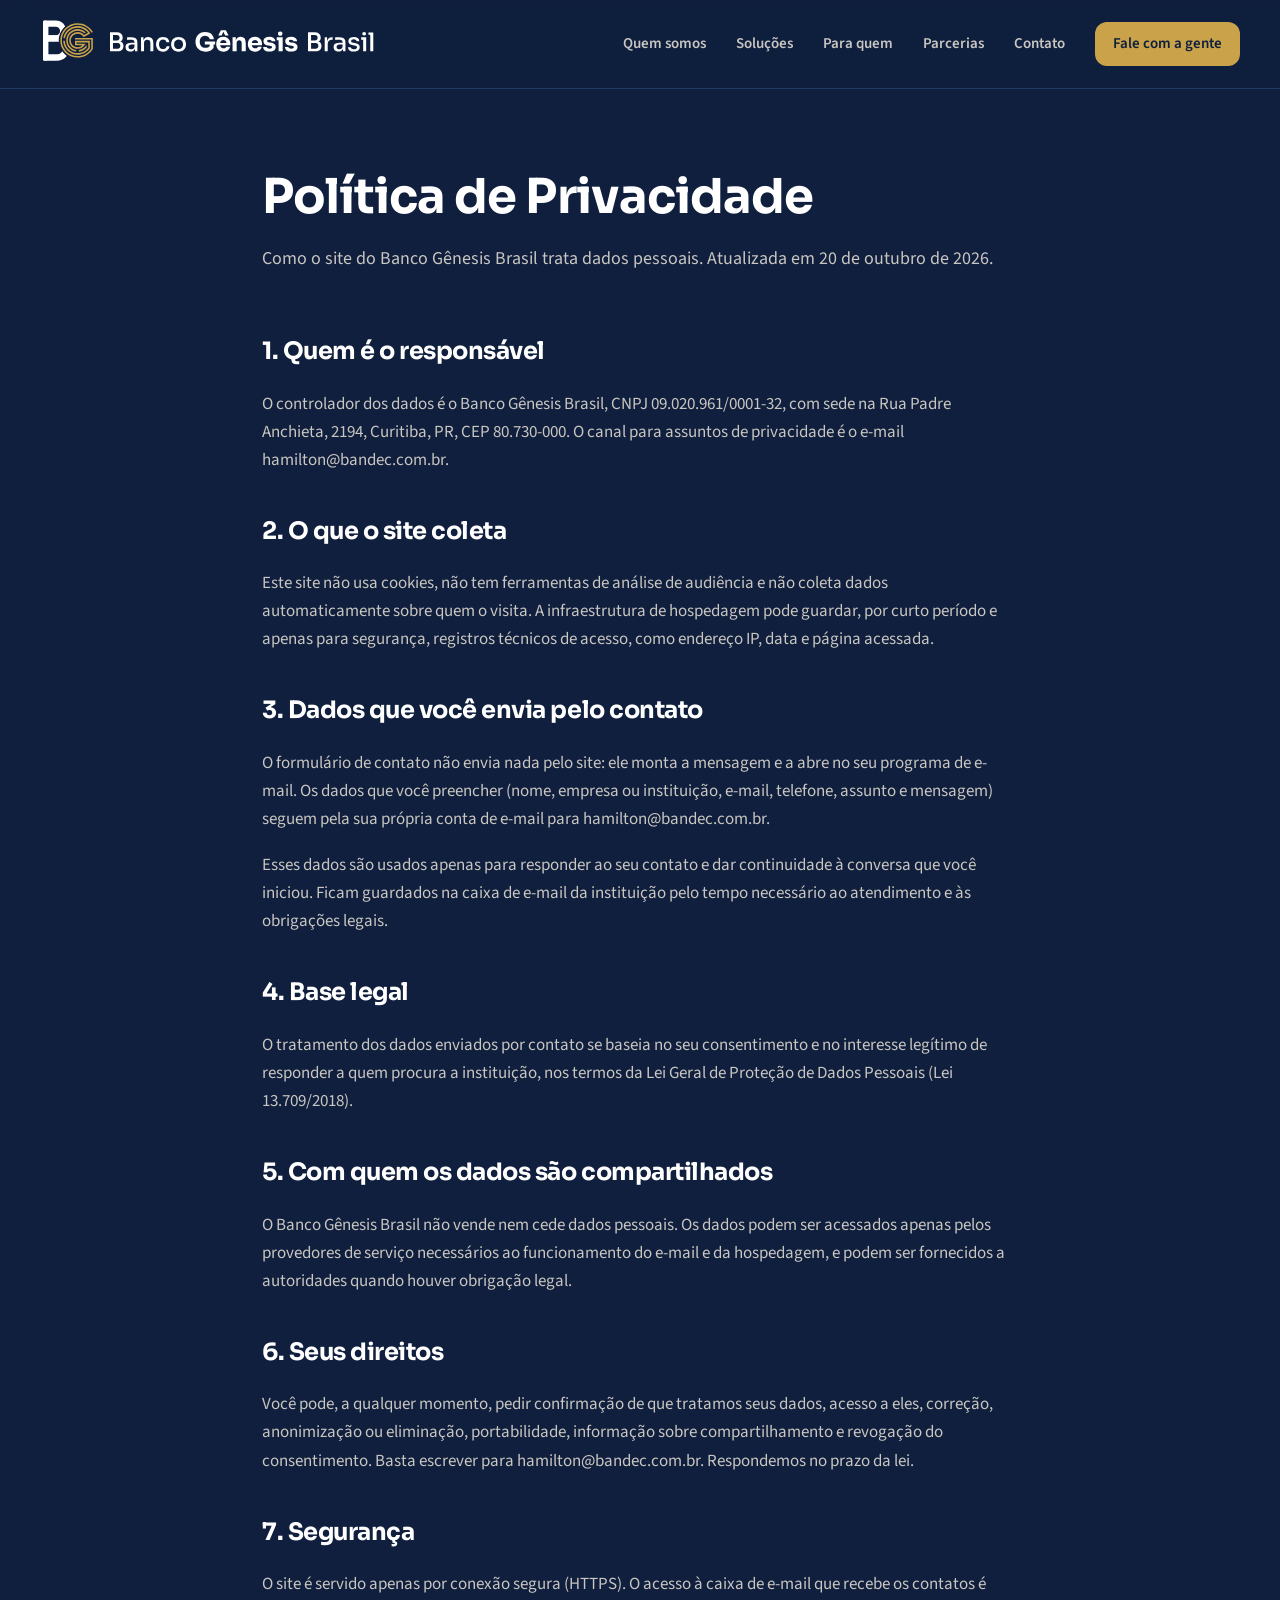
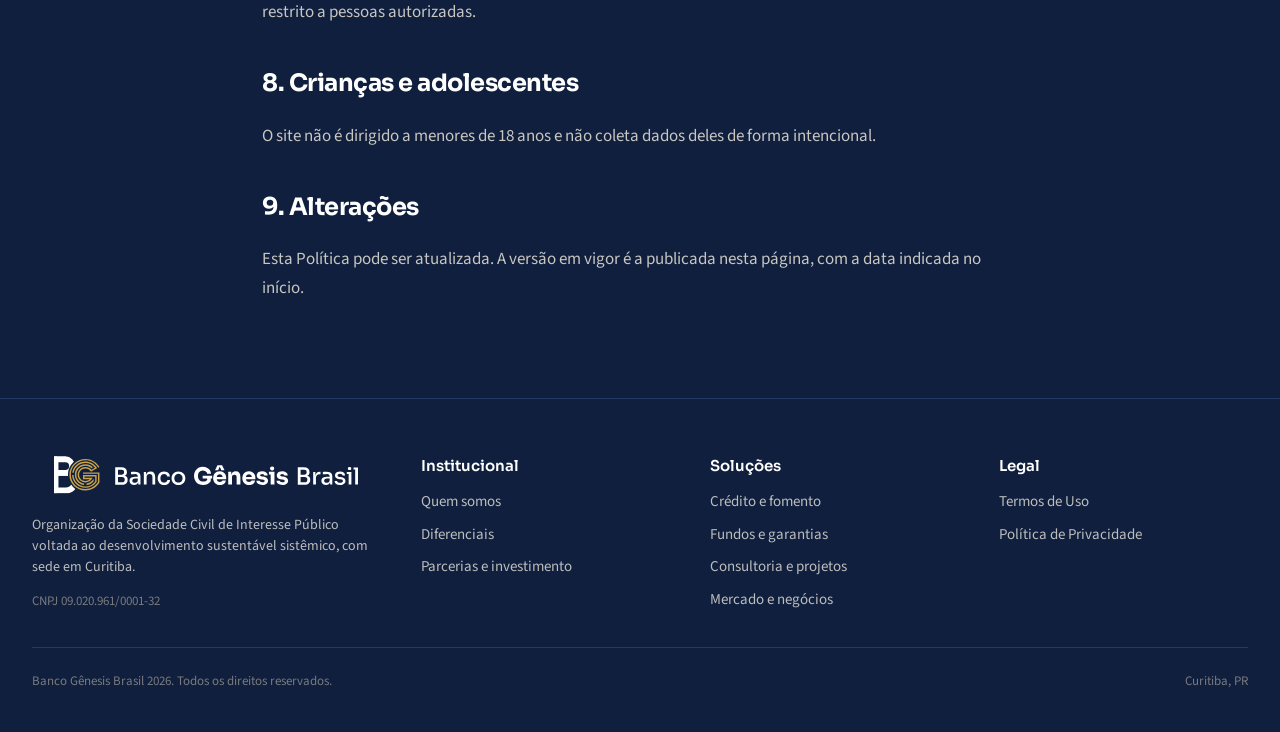
==== politica-de-privacidade.html @ a3abdd9e "Termos de Uso e Política de Privacidade do site institucional Textos novos, para o que o site faz de" ====
<!doctype html>
<html lang="pt-BR">
<head>
<meta charset="utf-8">
<meta name="viewport" content="width=device-width, initial-scale=1">
<title>Política de Privacidade, Banco Gênesis Brasil</title>
<meta name="description" content="Política de Privacidade do site do Banco Gênesis Brasil.">
<meta name="theme-color" content="#0f1f3d">
<link rel="icon" href="assets/img/favicon.svg" type="image/svg+xml">
<link rel="icon" href="assets/img/favicon-32.png" sizes="32x32" type="image/png">
<link rel="apple-touch-icon" href="assets/img/apple-touch-icon.png">
<link rel="preconnect" href="https://fonts.googleapis.com">
<link rel="preconnect" href="https://fonts.gstatic.com" crossorigin>
<link rel="stylesheet" href="https://fonts.googleapis.com/css2?family=Sora:wght@500;600;700&family=Source+Sans+3:wght@400;600;700&display=swap">
<link rel="stylesheet" href="assets/styles.css">
<meta property="og:title" content="Política de Privacidade, Banco Gênesis Brasil">
<meta property="og:description" content="Política de Privacidade do site do Banco Gênesis Brasil.">
<meta property="og:type" content="website">
<meta property="og:image" content="assets/img/abertura.jpg">
</head>
<body>
<header class="topo">
  <div class="container">
    <a class="marca" href="index.html"><img src="assets/img/marca-horizontal.svg" alt="Banco Gênesis Brasil" width="1320" height="195"></a>
    <button class="menu-botao" type="button" aria-label="Abrir menu" aria-expanded="false" aria-controls="menu"><svg aria-hidden="true" width="20" height="20" viewBox="0 0 24 24" fill="none" stroke="currentColor" stroke-width="2" stroke-linecap="round" stroke-linejoin="round"><path d="M4 7h16M4 12h16M4 17h16"/></svg></button>
    <nav class="menu" id="menu" aria-label="Principal">
      <a href="index.html#quem-somos">Quem somos</a>
      <a href="index.html#solucoes">Soluções</a>
      <a href="index.html#para-quem">Para quem</a>
      <a href="index.html#parcerias">Parcerias</a>
      <a href="index.html#contato">Contato</a>
      <a class="botao botao-laranja" href="index.html#contato">Fale com a gente</a>
    </nav>
  </div>
</header>

<main class="pagina-texto">
  <div class="container">
<h1>Política de Privacidade</h1>
<p class="resumo">Como o site do Banco Gênesis Brasil trata dados pessoais. Atualizada em 20 de outubro de 2026.</p>
<div class="corpo">
<h2>1. Quem é o responsável</h2>
<p>O controlador dos dados é o Banco Gênesis Brasil, CNPJ 09.020.961/0001-32, com sede na Rua Padre Anchieta, 2194, Curitiba, PR, CEP 80.730-000. O canal para assuntos de privacidade é o e-mail hamilton@bandec.com.br.</p>
<h2>2. O que o site coleta</h2>
<p>Este site não usa cookies, não tem ferramentas de análise de audiência e não coleta dados automaticamente sobre quem o visita. A infraestrutura de hospedagem pode guardar, por curto período e apenas para segurança, registros técnicos de acesso, como endereço IP, data e página acessada.</p>
<h2>3. Dados que você envia pelo contato</h2>
<p>O formulário de contato não envia nada pelo site: ele monta a mensagem e a abre no seu programa de e-mail. Os dados que você preencher (nome, empresa ou instituição, e-mail, telefone, assunto e mensagem) seguem pela sua própria conta de e-mail para hamilton@bandec.com.br.</p>
<p>Esses dados são usados apenas para responder ao seu contato e dar continuidade à conversa que você iniciou. Ficam guardados na caixa de e-mail da instituição pelo tempo necessário ao atendimento e às obrigações legais.</p>
<h2>4. Base legal</h2>
<p>O tratamento dos dados enviados por contato se baseia no seu consentimento e no interesse legítimo de responder a quem procura a instituição, nos termos da Lei Geral de Proteção de Dados Pessoais (Lei 13.709/2018).</p>
<h2>5. Com quem os dados são compartilhados</h2>
<p>O Banco Gênesis Brasil não vende nem cede dados pessoais. Os dados podem ser acessados apenas pelos provedores de serviço necessários ao funcionamento do e-mail e da hospedagem, e podem ser fornecidos a autoridades quando houver obrigação legal.</p>
<h2>6. Seus direitos</h2>
<p>Você pode, a qualquer momento, pedir confirmação de que tratamos seus dados, acesso a eles, correção, anonimização ou eliminação, portabilidade, informação sobre compartilhamento e revogação do consentimento. Basta escrever para hamilton@bandec.com.br. Respondemos no prazo da lei.</p>
<h2>7. Segurança</h2>
<p>O site é servido apenas por conexão segura (HTTPS). O acesso à caixa de e-mail que recebe os contatos é restrito a pessoas autorizadas.</p>
<h2>8. Crianças e adolescentes</h2>
<p>O site não é dirigido a menores de 18 anos e não coleta dados deles de forma intencional.</p>
<h2>9. Alterações</h2>
<p>Esta Política pode ser atualizada. A versão em vigor é a publicada nesta página, com a data indicada no início.</p>
</div>
  </div>
</main>

<footer class="rodape">
  <div class="container">
    <div class="rodape-grade">
      <div class="rodape-marca">
        <img src="assets/img/marca-horizontal.svg" alt="Banco Gênesis Brasil" width="1320" height="195">
        <span>Organização da Sociedade Civil de Interesse Público voltada ao desenvolvimento sustentável sistêmico, com sede em Curitiba.</span>
        <small>CNPJ 09.020.961/0001-32</small>
      </div>
      <div class="rodape-coluna"><strong>Institucional</strong><a href="index.html#quem-somos">Quem somos</a><a href="index.html#diferenciais">Diferenciais</a><a href="index.html#parcerias">Parcerias e investimento</a></div>
      <div class="rodape-coluna"><strong>Soluções</strong><a href="index.html#solucoes">Crédito e fomento</a><a href="index.html#solucoes">Fundos e garantias</a><a href="index.html#solucoes">Consultoria e projetos</a><a href="index.html#solucoes">Mercado e negócios</a></div>
      <div class="rodape-coluna"><strong>Legal</strong><a href="termos-de-uso">Termos de Uso</a><a href="politica-de-privacidade">Política de Privacidade</a></div>
    </div>
    <div class="rodape-base">
      <span>Banco Gênesis Brasil 2026. Todos os direitos reservados.</span>
      <span>Curitiba, PR</span>
    </div>
  </div>
</footer>
<script src="assets/main.js" defer></script>
</body>
</html>
---- assets/styles.css ----
/* Banco Gênesis Brasil, site institucional (20/10/2026). Paleta 2: marinho profundo, dourado como destaque, areia nas áreas claras. */
:root {
  --preto: #0f1f3d;
  --grafite: #1a2d52;
  --borda-escura: #243a66;
  --borda-escura-2: #2f4a7a;
  --cinza: #909090;
  --cinza-medio: #7a7a7e;
  --cinza-claro: #bdbdbd;
  --cinza-texto: #4a4a4e;
  --claro-texto: #c9c6c1;
  --laranja: #c9a24a;
  --dourado-escuro: #8a6a1e;
  --laranja-claro: #e0bf6a;
  --laranja-fundo: rgba(201, 162, 74, 0.16);
  --areia: #f4f2ef;
  --areia-borda: #e3e0da;
  --branco: #ffffff;
  --fonte-titulo: "Sora", system-ui, sans-serif;
  --fonte-texto: "Source Sans 3", system-ui, sans-serif;
  --largura: 1280px;
  --raio-botao: 12px;
  --raio-cartao: 18px;
  --raio-foto: 24px;
  --transicao: 200ms ease;
  /* Arco da marca: largura, altura e distância do e. Trocar aqui muda a logo no site inteiro. */
  --arco-largura: 1.5em;
  --arco-altura: 0.75em;
  --arco-topo: -0.62em;
}
*, *::before, *::after { box-sizing: border-box; }
html { scroll-behavior: smooth; -webkit-text-size-adjust: 100%; }
body { margin: 0; background: var(--preto); color: var(--areia); font-family: var(--fonte-texto); font-size: 17px; line-height: 1.5; -webkit-font-smoothing: antialiased; }
img { max-width: 100%; height: auto; display: block; }
a { color: var(--laranja-claro); }
a:hover { color: var(--branco); }
:focus-visible { outline: 3px solid var(--laranja-claro); outline-offset: 3px; }
h1, h2, h3 { font-family: var(--fonte-titulo); letter-spacing: -0.02em; margin: 0; text-wrap: balance; }
p, ul { margin: 0; }
ul { padding: 0; list-style: none; }
.container { max-width: var(--largura); margin: 0 auto; padding: 0 32px; }
.rotulo { font-size: 13px; font-weight: 600; letter-spacing: 0.14em; text-transform: uppercase; color: var(--laranja-claro); }
.claro .rotulo { color: var(--dourado-escuro); }
.icone { width: 48px; height: 48px; border-radius: 50%; display: inline-flex; align-items: center; justify-content: center; flex-shrink: 0; background: var(--preto); color: var(--branco); }
.escuro .icone, .grafite .icone { color: var(--laranja-claro); }
.escuro .icone, .grafite .icone { background: var(--laranja-fundo); }
.icone-laranja { background: var(--laranja); color: var(--preto); }
.icone svg { stroke-width: 2.2; }

/* Botões */
.botao { display: inline-flex; align-items: center; justify-content: center; gap: 10px; min-height: 50px; padding: 0 24px; border: 0; border-radius: var(--raio-botao); font-family: var(--fonte-texto); font-weight: 700; font-size: 16px; text-decoration: none; cursor: pointer; transition: background var(--transicao), color var(--transicao), border-color var(--transicao), transform var(--transicao); }
.botao:active { transform: translateY(1px); }
.botao-laranja { background: var(--laranja); color: var(--preto); }
.botao-laranja:hover { background: var(--laranja-claro); color: var(--preto); }
.botao-contorno { border: 1px solid var(--borda-escura-2); color: var(--branco); font-weight: 600; background: transparent; }
.botao-contorno:hover { border-color: var(--branco); color: var(--branco); }
.botao-preto { background: var(--preto); color: var(--branco); }
.botao-preto:hover { background: #1a2d52; color: var(--branco); }

/* Topo */
.topo { position: sticky; top: 0; z-index: 10; background: rgba(15, 31, 61, 0.92); backdrop-filter: blur(10px); -webkit-backdrop-filter: blur(10px); border-bottom: 1px solid var(--borda-escura); }
.topo .container { max-width: none; padding: 0 40px; height: 88px; display: flex; align-items: center; justify-content: space-between; gap: 24px; }
.marca { display: inline-flex; align-items: center; flex-shrink: 0; }
.marca { text-decoration: none; display: inline-flex; align-items: center; }
.marca img { height: 50px; width: auto; display: block; }
.rodape-marca img { height: 46px; width: auto; display: block; }
.marca-nome { display: inline-flex; align-items: baseline; gap: 0.28em; font-family: var(--fonte-titulo); font-size: 27px; letter-spacing: -0.02em; line-height: 1; color: var(--branco); white-space: nowrap; }
.marca-nome > span { font-weight: 500; }
.marca-nome b { font-weight: 700; }
.marca-nome .e { position: relative; display: inline-block; }
.marca-nome .arco { position: absolute; left: 50%; top: var(--arco-topo); width: var(--arco-largura); height: var(--arco-altura); transform: translateX(-50%); }
.menu { display: flex; align-items: center; gap: 30px; }
.menu a { color: var(--claro-texto); text-decoration: none; font-size: 15px; font-weight: 600; transition: color var(--transicao); }
.menu a:hover { color: var(--branco); }
.menu .botao { min-height: 44px; padding: 0 18px; font-size: 15px; color: var(--preto); }
.menu-botao { display: none; width: 44px; height: 44px; border: 1px solid var(--borda-escura-2); border-radius: 10px; background: transparent; color: var(--branco); align-items: center; justify-content: center; cursor: pointer; }

/* Abertura */
.abertura { position: relative; overflow: hidden; background: var(--preto); }
.abertura-foto { position: absolute; inset: 0; }
.abertura-foto img { width: 100%; height: 100%; object-fit: cover; object-position: 70% 50%; filter: grayscale(1) contrast(1.15) brightness(0.8); }
.abertura-foto::after { content: ""; position: absolute; inset: 0; background: linear-gradient(90deg, var(--preto) 0%, rgba(15,31,61,0.92) 38%, rgba(15,31,61,0.35) 70%, rgba(15,31,61,0.1) 100%), linear-gradient(180deg, rgba(15,31,61,0) 60%, var(--preto) 100%); }
.abertura-grade { position: relative; min-height: 700px; display: grid; grid-template-columns: minmax(0, 620px) 1fr; align-items: center; padding-top: 88px; padding-bottom: 88px; }
.abertura-texto { display: flex; flex-direction: column; gap: 24px; }
.selo { display: inline-flex; align-items: center; gap: 10px; width: fit-content; padding: 8px 14px 8px 10px; border-radius: 999px; border: 1px solid var(--borda-escura-2); background: rgba(26, 45, 82, 0.7); color: var(--laranja-claro); }
.selo span { font-size: 13px; font-weight: 600; letter-spacing: 0.08em; text-transform: uppercase; color: var(--claro-texto); }
.abertura h1 { font-weight: 700; font-size: clamp(36px, 5vw, 72px); line-height: 1.02; letter-spacing: -0.03em; color: var(--branco); }
.texto-grande { font-size: 21px; line-height: 1.5; color: var(--claro-texto); max-width: 30em; }
.acoes { display: flex; gap: 14px; flex-wrap: wrap; padding-top: 4px; }
.nome-completo { font-size: 14px; color: var(--cinza-medio); }
.abertura-destaque { justify-self: end; align-self: end; width: 300px; padding: 18px 20px; border-radius: 16px; background: rgba(26, 45, 82, 0.85); border: 1px solid var(--borda-escura-2); display: flex; flex-direction: column; gap: 6px; }
.abertura-destaque small { font-size: 12px; letter-spacing: 0.12em; text-transform: uppercase; color: var(--laranja-claro); font-weight: 600; }
.abertura-destaque span { font-family: var(--fonte-titulo); font-weight: 600; font-size: 17px; color: var(--branco); line-height: 1.3; }

.faixa-fatos { display: grid; grid-template-columns: repeat(4, minmax(0, 1fr)); gap: 24px; padding: 22px 0; border-top: 1px solid var(--borda-escura); border-bottom: 1px solid var(--borda-escura); }
.faixa-fatos li { display: flex; align-items: center; gap: 12px; color: var(--laranja-claro); }
.faixa-fatos span { font-size: 15px; font-weight: 600; color: var(--claro-texto); }

/* Seções */
.secao { padding: 104px 0; }
.escuro { background: var(--preto); color: var(--areia); }
.grafite { background: var(--grafite); color: var(--areia); border-top: 1px solid var(--borda-escura); border-bottom: 1px solid var(--borda-escura); }
.claro { background: var(--areia); color: var(--preto); }
.duas-colunas { display: grid; grid-template-columns: 1.1fr 0.9fr; gap: 64px; align-items: center; }
.duas-colunas.alinha-topo { grid-template-columns: 1fr 1fr; align-items: start; }
.duas-colunas-larga { display: grid; grid-template-columns: 0.8fr 1.2fr; gap: 64px; align-items: start; }
.coluna-texto { display: flex; flex-direction: column; gap: 22px; }
.coluna-texto.fixa { position: sticky; top: 112px; }
.titulo { font-weight: 700; font-size: clamp(30px, 3.2vw, 44px); line-height: 1.08; max-width: 18em; }
.titulo-maior { font-size: clamp(34px, 3.8vw, 52px); }
.escuro .titulo, .grafite .titulo, .parcerias .titulo { color: var(--branco); }
.texto { font-size: 19px; line-height: 1.55; color: var(--claro-texto); max-width: 36em; }
.claro .texto { color: var(--cinza-texto); }
.texto-apoio { font-size: 16px; line-height: 1.55; color: var(--cinza-claro); max-width: 26em; }
.cabecalho-secao { display: flex; justify-content: space-between; align-items: flex-end; gap: 40px; flex-wrap: wrap; margin-bottom: 44px; }
.cabecalho-secao > div { display: flex; flex-direction: column; gap: 18px; }

/* Quem somos */
.pilares { display: grid; grid-template-columns: 1fr 1fr; gap: 14px; margin-top: 8px; }
.pilar { display: flex; gap: 14px; align-items: flex-start; padding: 18px; border-radius: 14px; background: var(--branco); border: 1px solid var(--areia-borda); }
.pilar .icone { width: 42px; height: 42px; }
.pilar div { display: flex; flex-direction: column; gap: 4px; }
.pilar strong { font-family: var(--fonte-titulo); font-weight: 600; font-size: 16px; }
.pilar span { font-size: 14px; line-height: 1.45; color: var(--cinza-texto); }
.foto { position: relative; border-radius: var(--raio-foto); overflow: hidden; background: var(--grafite); min-height: 420px; }
.foto img { width: 100%; height: 100%; object-fit: cover; position: absolute; inset: 0; }
.foto-quem { min-height: 620px; }
.foto-quem img { filter: grayscale(0.6) contrast(1.05); }
.legenda-foto { position: absolute; left: 24px; right: 24px; bottom: 24px; padding: 20px 22px; border-radius: 16px; background: rgba(15, 31, 61, 0.88); color: var(--branco); display: flex; flex-direction: column; gap: 6px; }
.legenda-foto small { font-size: 12px; letter-spacing: 0.12em; text-transform: uppercase; color: var(--laranja-claro); font-weight: 600; }
.legenda-foto span { font-family: var(--fonte-titulo); font-weight: 600; font-size: 20px; line-height: 1.3; }

/* Soluções */
.solucoes { display: grid; grid-template-columns: repeat(3, minmax(0, 1fr)); gap: 18px; }
.solucao { display: flex; flex-direction: column; gap: 16px; padding: 28px; border-radius: 20px; background: var(--grafite); border: 1px solid var(--borda-escura); transition: transform var(--transicao), border-color var(--transicao); }
.solucao:hover { transform: translateY(-3px); border-color: var(--borda-escura-2); }
.solucao .icone { width: 52px; height: 52px; }
.solucao h3 { font-size: 22px; font-weight: 600; color: var(--branco); letter-spacing: -0.01em; }
.solucao p { font-size: 15px; line-height: 1.5; color: var(--claro-texto); }
.solucao ul, .caminho ul { display: flex; flex-direction: column; gap: 8px; margin-top: 4px; }
.solucao li, .caminho li { display: flex; gap: 10px; align-items: flex-start; font-size: 15px; color: #e9e6e1; }
.solucao li svg, .caminho li svg { color: var(--laranja-claro); flex-shrink: 0; margin-top: 3px; }

/* Para quem */
.perfis { display: grid; grid-template-columns: repeat(4, minmax(0, 1fr)); gap: 16px; }
.perfil { display: flex; flex-direction: column; align-items: flex-start; gap: 16px; padding: 24px; border-radius: var(--raio-cartao); background: var(--branco); border: 1px solid var(--areia-borda); transition: transform var(--transicao), border-color var(--transicao); }
.perfil:hover { transform: translateY(-3px); border-color: var(--cinza-claro); }
.perfil span { font-family: var(--fonte-titulo); font-weight: 600; font-size: 17px; line-height: 1.3; }

/* Diferenciais */
.diferenciais { display: grid; grid-template-columns: 1fr 1fr; gap: 14px; }
.diferencial { display: flex; gap: 16px; align-items: flex-start; padding: 26px; border-radius: var(--raio-cartao); border: 1px solid var(--borda-escura); background: var(--preto); }
.diferencial div { display: flex; flex-direction: column; gap: 6px; }
.diferencial strong { font-family: var(--fonte-titulo); font-weight: 600; font-size: 19px; color: var(--branco); }
.diferencial span { font-size: 15px; line-height: 1.5; color: var(--claro-texto); }

/* Parcerias */
.parcerias { position: relative; overflow: hidden; background: var(--preto); color: var(--areia); }
.parcerias-foto { position: absolute; inset: 0; }
.parcerias-foto img { width: 100%; height: 100%; object-fit: cover; filter: grayscale(1) brightness(0.32); }
.parcerias-foto::after { content: ""; position: absolute; inset: 0; background: linear-gradient(180deg, var(--preto) 0%, rgba(15,31,61,0.6) 50%, var(--preto) 100%); }
.parcerias .container { position: relative; }
.caminhos { display: grid; grid-template-columns: 1fr 1fr; gap: 18px; margin-bottom: 18px; }
.caminho { padding: 32px; border-radius: 20px; background: rgba(26, 45, 82, 0.9); border: 1px solid var(--borda-escura-2); display: flex; flex-direction: column; gap: 18px; }
.caminho h3 { font-size: 26px; font-weight: 600; color: var(--branco); }
.caminho li { font-size: 16px; line-height: 1.45; }
.chamada { display: flex; align-items: center; justify-content: space-between; gap: 24px; padding: 28px 32px; border-radius: 20px; background: var(--laranja); color: var(--preto); }
.chamada span { font-family: var(--fonte-titulo); font-weight: 600; font-size: 22px; letter-spacing: -0.01em; max-width: 28em; }

/* Contato */
.contatos { display: flex; flex-direction: column; gap: 14px; margin-top: 8px; }
.contatos li { display: flex; align-items: center; gap: 14px; }
.contatos .icone { width: 44px; height: 44px; }
.contatos a { font-family: var(--fonte-titulo); font-weight: 600; font-size: 18px; color: var(--preto); text-decoration: none; }
.contatos a:hover { color: var(--dourado-escuro); }
.contatos span { font-size: 16px; color: var(--cinza-texto); }
.formulario { display: flex; flex-direction: column; gap: 14px; padding: 32px; border-radius: 20px; background: var(--branco); border: 1px solid var(--areia-borda); }
.formulario .duas { display: grid; grid-template-columns: 1fr 1fr; gap: 14px; }
.formulario label { display: flex; flex-direction: column; gap: 6px; font-size: 14px; font-weight: 600; color: var(--preto); }
.formulario input, .formulario select, .formulario textarea { width: 100%; min-height: 48px; border-radius: 10px; border: 1px solid #d9d5ce; background: var(--branco); padding: 12px 14px; font: 400 16px var(--fonte-texto); color: var(--preto); transition: border-color var(--transicao); }
.formulario textarea { min-height: 120px; resize: vertical; }
.formulario input:focus, .formulario select:focus, .formulario textarea:focus { outline: none; border-color: var(--laranja); box-shadow: 0 0 0 3px rgba(201, 162, 74, 0.25); }
.formulario small { font-size: 13px; color: var(--cinza-texto); }

/* Páginas de texto */
.pagina-texto { padding: 72px 0 96px; }
.pagina-texto .container { max-width: 820px; }
.pagina-texto h1 { font-size: clamp(32px, 4vw, 48px); color: var(--branco); margin-bottom: 12px; }
.pagina-texto .resumo { color: var(--claro-texto); font-size: 18px; margin-bottom: 40px; }
.pagina-texto .corpo { display: flex; flex-direction: column; gap: 18px; font-size: 17px; line-height: 1.65; color: var(--claro-texto); }
.pagina-texto .corpo h2 { font-size: 24px; color: var(--branco); margin-top: 20px; }
.pagina-texto .corpo h3 { font-size: 19px; color: var(--branco); margin-top: 12px; }
.pagina-texto .corpo ul { padding-left: 20px; list-style: disc; display: flex; flex-direction: column; gap: 6px; }

/* Rodapé */
.rodape { background: var(--preto); color: var(--areia); padding: 56px 0 40px; border-top: 1px solid var(--borda-escura); }
.rodape-grade { display: grid; grid-template-columns: 1.4fr 1fr 1fr 1fr; gap: 40px; }
.rodape-marca { display: flex; flex-direction: column; gap: 14px; }
.rodape-marca .marca-nome { font-size: 30px; }
.rodape-marca > span { font-size: 14px; line-height: 1.5; color: var(--cinza-claro); max-width: 360px; }
.rodape-marca small { font-size: 13px; color: var(--cinza-medio); }
.rodape-coluna { display: flex; flex-direction: column; gap: 10px; font-size: 15px; }
.rodape-coluna strong { font-family: var(--fonte-titulo); font-weight: 600; color: var(--branco); margin-bottom: 4px; }
.rodape a { color: var(--cinza-claro); text-decoration: none; transition: color var(--transicao); }
.rodape a:hover { color: var(--branco); }
.rodape-base { display: flex; justify-content: space-between; align-items: center; gap: 16px; flex-wrap: wrap; padding-top: 24px; margin-top: 36px; border-top: 1px solid var(--borda-escura); font-size: 13px; color: var(--cinza-medio); }

/* Entrada suave das seções, sem travar a rolagem */
.entra { opacity: 1; transform: none; }
@media (prefers-reduced-motion: no-preference) {
  .entra { transition: opacity 400ms ease, transform 400ms ease; }
  .entra.aguardando { opacity: 0; transform: translateY(12px); }
}

/* Tablet */
@media (max-width: 1100px) {
  .solucoes { grid-template-columns: repeat(2, minmax(0, 1fr)); }
  .perfis { grid-template-columns: repeat(2, minmax(0, 1fr)); }
  .faixa-fatos { grid-template-columns: repeat(2, minmax(0, 1fr)); }
  .menu { gap: 20px; }
}
@media (max-width: 980px) {
  .duas-colunas, .duas-colunas.alinha-topo, .duas-colunas-larga { grid-template-columns: 1fr; gap: 36px; }
  .coluna-texto.fixa { position: static; }
  .abertura-grade { grid-template-columns: 1fr; min-height: 0; padding-top: 72px; padding-bottom: 72px; }
  .abertura-destaque { display: none; }
  .abertura-foto img { object-position: 60% 50%; filter: grayscale(1) brightness(0.4); }
  .abertura-foto::after { background: linear-gradient(180deg, rgba(15,31,61,0.3) 0%, var(--preto) 90%); }
  .foto-quem { min-height: 360px; }
  .rodape-grade { grid-template-columns: repeat(2, minmax(0, 1fr)); }
  .secao { padding: 72px 0; }
  .caminhos { grid-template-columns: 1fr; }
  .chamada { flex-direction: column; align-items: flex-start; }
}
/* Celular */
@media (max-width: 720px) {
  .container { padding: 0 16px; }
  .topo .container { height: 68px; padding: 0 16px; }
  .marca img { height: 36px; }
  .rodape-marca img { height: 40px; }
  .menu { display: none; position: absolute; left: 0; right: 0; top: 68px; flex-direction: column; align-items: stretch; gap: 0; background: var(--preto); border-bottom: 1px solid var(--borda-escura); padding: 8px 16px 16px; }
  .menu.aberto { display: flex; }
  .menu a { padding: 14px 4px; border-bottom: 1px solid var(--borda-escura); font-size: 16px; }
  .menu .botao { margin-top: 10px; min-height: 48px; border-bottom: 0; justify-content: center; }
  .menu-botao { display: flex; }
  .secao { padding: 48px 0; }
  .abertura-grade { padding-top: 44px; padding-bottom: 40px; }
  .abertura-texto { gap: 18px; }
  .acoes .botao { flex: 1 1 100%; min-height: 52px; }
  .texto-grande { font-size: 17px; }
  .texto { font-size: 16px; }
  .faixa-fatos { grid-template-columns: 1fr; gap: 12px; }
  .pilares { grid-template-columns: 1fr; }
  .solucoes { grid-template-columns: 1fr; gap: 12px; }
  .solucao { padding: 20px; }
  .perfis { gap: 10px; }
  .perfil { padding: 16px; gap: 12px; }
  .perfil span { font-size: 14px; }
  .diferenciais { grid-template-columns: 1fr; }
  .diferencial { padding: 18px; }
  .caminho { padding: 22px; }
  .chamada { padding: 22px; }
  .chamada span { font-size: 18px; }
  .chamada .botao { width: 100%; }
  .formulario { padding: 20px; }
  .formulario .duas { grid-template-columns: 1fr; }
  .rodape-grade { grid-template-columns: 1fr; gap: 24px; }
}
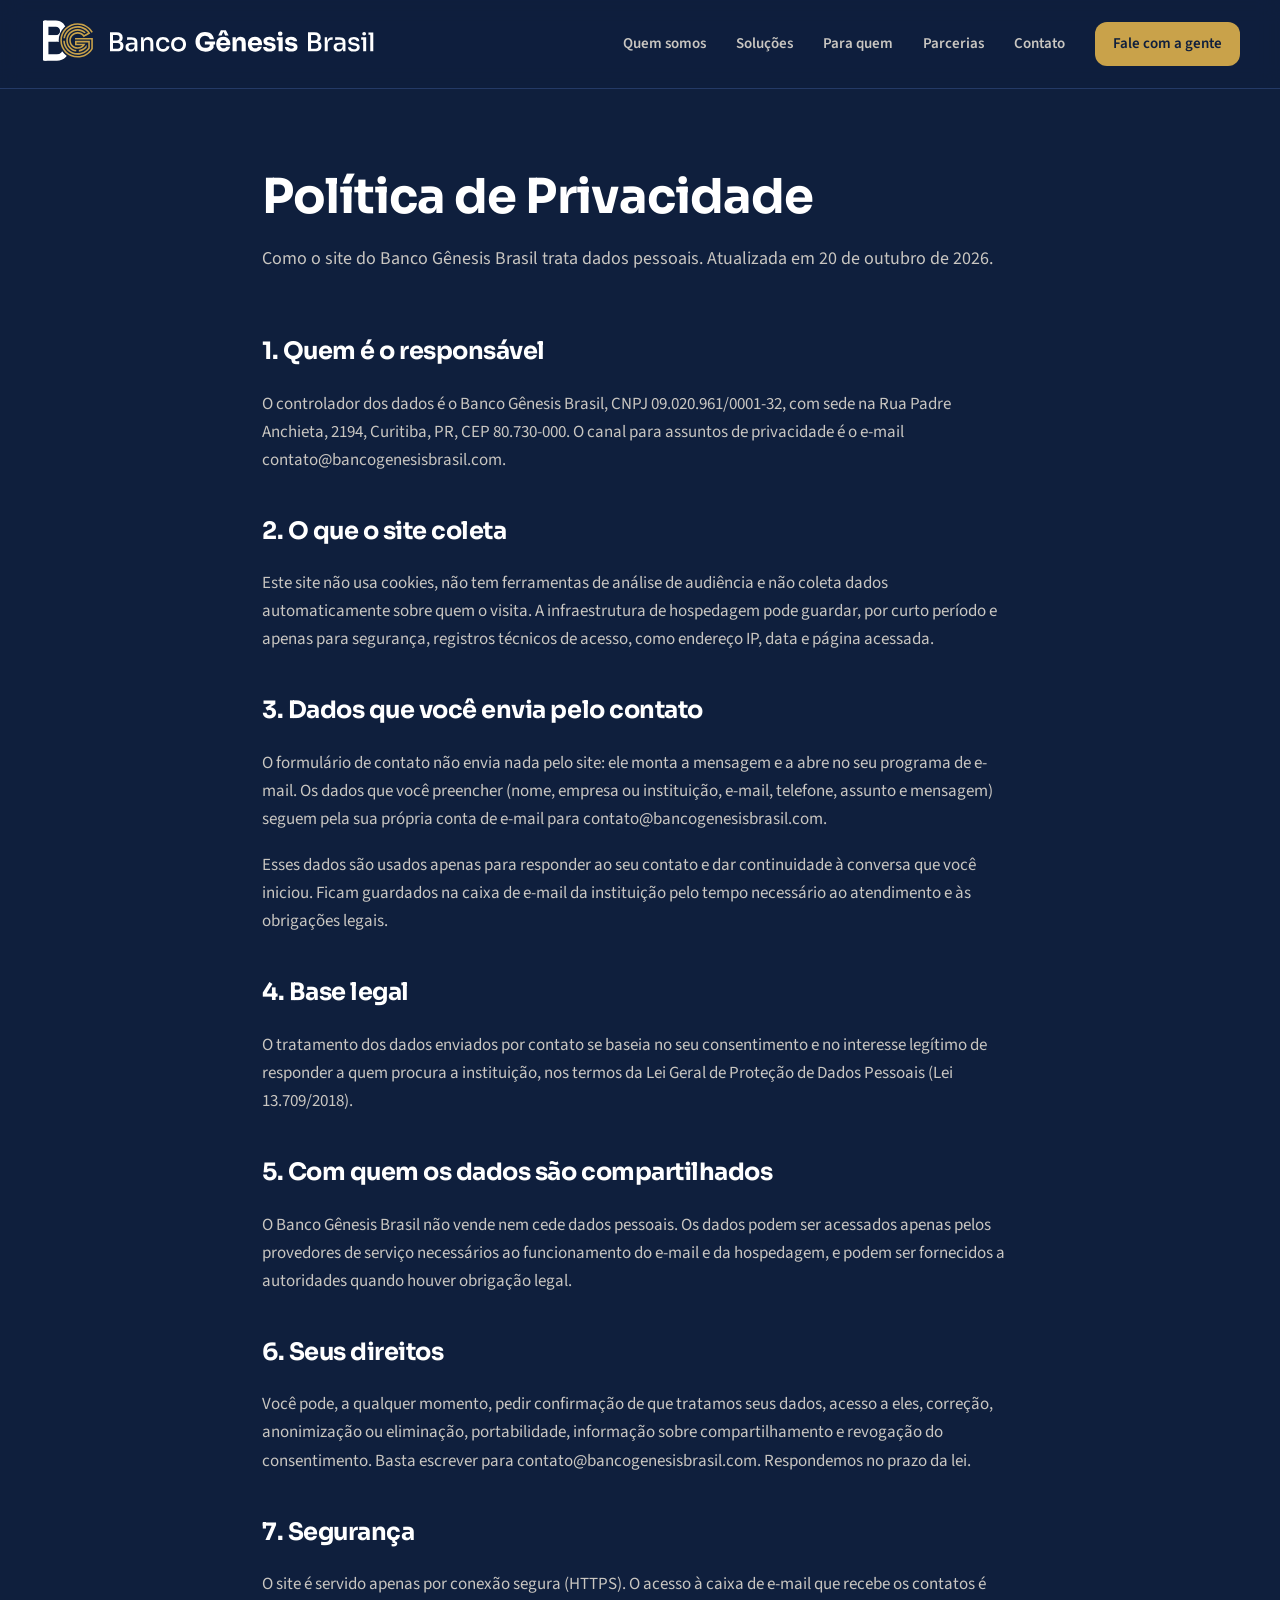
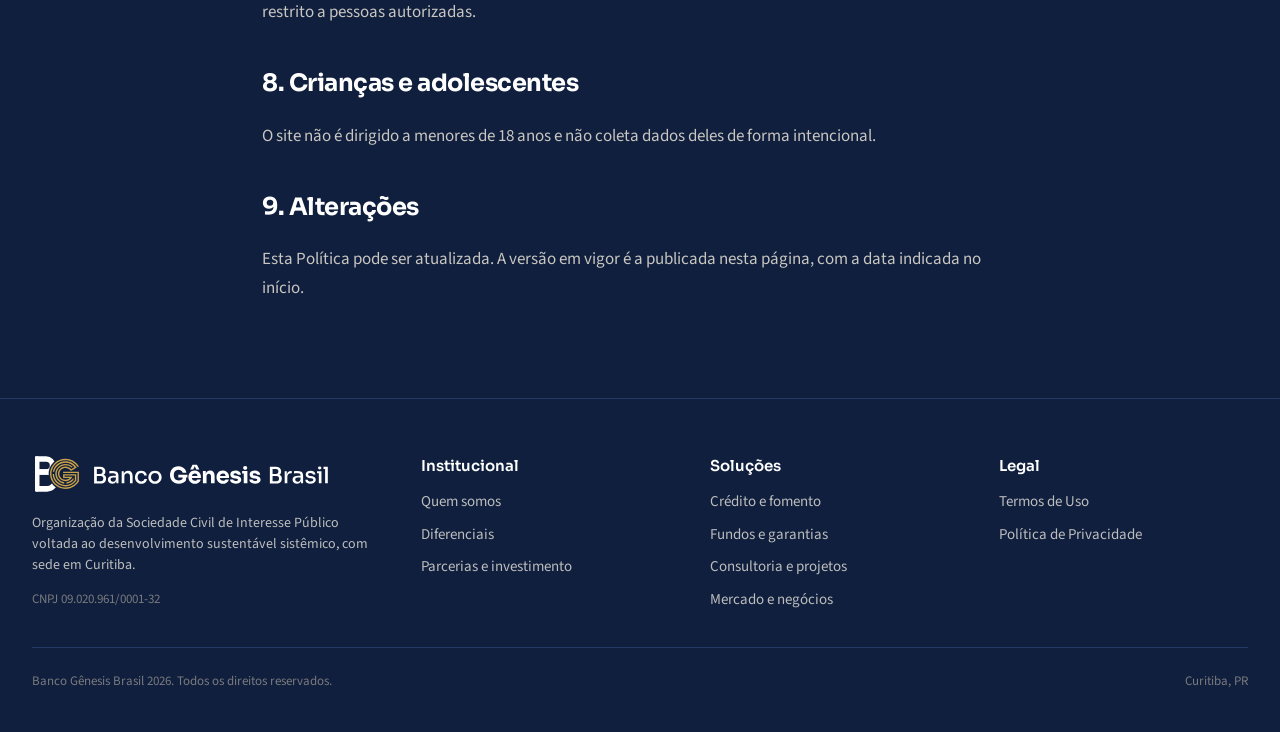
==== commit bb373518: "Contato pelo e-mail contato@ e cache dos arquivos estáticos E-mail de contato passa a contato@bancog" ====
--- a/politica-de-privacidade.html
+++ b/politica-de-privacidade.html
@@ -12,7 +12,7 @@
 <link rel="preconnect" href="https://fonts.googleapis.com">
 <link rel="preconnect" href="https://fonts.gstatic.com" crossorigin>
 <link rel="stylesheet" href="https://fonts.googleapis.com/css2?family=Sora:wght@500;600;700&family=Source+Sans+3:wght@400;600;700&display=swap">
-<link rel="stylesheet" href="assets/styles.css">
+<link rel="stylesheet" href="assets/styles.css?v=20261020b">
 <meta property="og:title" content="Política de Privacidade, Banco Gênesis Brasil">
 <meta property="og:description" content="Política de Privacidade do site do Banco Gênesis Brasil.">
 <meta property="og:type" content="website">
@@ -40,18 +40,18 @@
 <p class="resumo">Como o site do Banco Gênesis Brasil trata dados pessoais. Atualizada em 20 de outubro de 2026.</p>
 <div class="corpo">
 <h2>1. Quem é o responsável</h2>
-<p>O controlador dos dados é o Banco Gênesis Brasil, CNPJ 09.020.961/0001-32, com sede na Rua Padre Anchieta, 2194, Curitiba, PR, CEP 80.730-000. O canal para assuntos de privacidade é o e-mail hamilton@bandec.com.br.</p>
+<p>O controlador dos dados é o Banco Gênesis Brasil, CNPJ 09.020.961/0001-32, com sede na Rua Padre Anchieta, 2194, Curitiba, PR, CEP 80.730-000. O canal para assuntos de privacidade é o e-mail contato@bancogenesisbrasil.com.</p>
 <h2>2. O que o site coleta</h2>
 <p>Este site não usa cookies, não tem ferramentas de análise de audiência e não coleta dados automaticamente sobre quem o visita. A infraestrutura de hospedagem pode guardar, por curto período e apenas para segurança, registros técnicos de acesso, como endereço IP, data e página acessada.</p>
 <h2>3. Dados que você envia pelo contato</h2>
-<p>O formulário de contato não envia nada pelo site: ele monta a mensagem e a abre no seu programa de e-mail. Os dados que você preencher (nome, empresa ou instituição, e-mail, telefone, assunto e mensagem) seguem pela sua própria conta de e-mail para hamilton@bandec.com.br.</p>
+<p>O formulário de contato não envia nada pelo site: ele monta a mensagem e a abre no seu programa de e-mail. Os dados que você preencher (nome, empresa ou instituição, e-mail, telefone, assunto e mensagem) seguem pela sua própria conta de e-mail para contato@bancogenesisbrasil.com.</p>
 <p>Esses dados são usados apenas para responder ao seu contato e dar continuidade à conversa que você iniciou. Ficam guardados na caixa de e-mail da instituição pelo tempo necessário ao atendimento e às obrigações legais.</p>
 <h2>4. Base legal</h2>
 <p>O tratamento dos dados enviados por contato se baseia no seu consentimento e no interesse legítimo de responder a quem procura a instituição, nos termos da Lei Geral de Proteção de Dados Pessoais (Lei 13.709/2018).</p>
 <h2>5. Com quem os dados são compartilhados</h2>
 <p>O Banco Gênesis Brasil não vende nem cede dados pessoais. Os dados podem ser acessados apenas pelos provedores de serviço necessários ao funcionamento do e-mail e da hospedagem, e podem ser fornecidos a autoridades quando houver obrigação legal.</p>
 <h2>6. Seus direitos</h2>
-<p>Você pode, a qualquer momento, pedir confirmação de que tratamos seus dados, acesso a eles, correção, anonimização ou eliminação, portabilidade, informação sobre compartilhamento e revogação do consentimento. Basta escrever para hamilton@bandec.com.br. Respondemos no prazo da lei.</p>
+<p>Você pode, a qualquer momento, pedir confirmação de que tratamos seus dados, acesso a eles, correção, anonimização ou eliminação, portabilidade, informação sobre compartilhamento e revogação do consentimento. Basta escrever para contato@bancogenesisbrasil.com. Respondemos no prazo da lei.</p>
 <h2>7. Segurança</h2>
 <p>O site é servido apenas por conexão segura (HTTPS). O acesso à caixa de e-mail que recebe os contatos é restrito a pessoas autorizadas.</p>
 <h2>8. Crianças e adolescentes</h2>
@@ -80,6 +80,6 @@
     </div>
   </div>
 </footer>
-<script src="assets/main.js" defer></script>
+<script src="assets/main.js?v=20261020b" defer></script>
 </body>
 </html>
--- a/assets/styles.css
+++ b/assets/styles.css
@@ -63,7 +63,7 @@
 .marca { display: inline-flex; align-items: center; flex-shrink: 0; }
 .marca { text-decoration: none; display: inline-flex; align-items: center; }
 .marca img { height: 50px; width: auto; display: block; }
-.rodape-marca img { height: 46px; width: auto; display: block; }
+.rodape-marca img { width: 100%; max-width: 300px; height: auto; display: block; }
 .marca-nome { display: inline-flex; align-items: baseline; gap: 0.28em; font-family: var(--fonte-titulo); font-size: 27px; letter-spacing: -0.02em; line-height: 1; color: var(--branco); white-space: nowrap; }
 .marca-nome > span { font-weight: 500; }
 .marca-nome b { font-weight: 700; }
@@ -237,7 +237,7 @@
   .container { padding: 0 16px; }
   .topo .container { height: 68px; padding: 0 16px; }
   .marca img { height: 36px; }
-  .rodape-marca img { height: 40px; }
+  .rodape-marca img { max-width: 240px; }
   .menu { display: none; position: absolute; left: 0; right: 0; top: 68px; flex-direction: column; align-items: stretch; gap: 0; background: var(--preto); border-bottom: 1px solid var(--borda-escura); padding: 8px 16px 16px; }
   .menu.aberto { display: flex; }
   .menu a { padding: 14px 4px; border-bottom: 1px solid var(--borda-escura); font-size: 16px; }
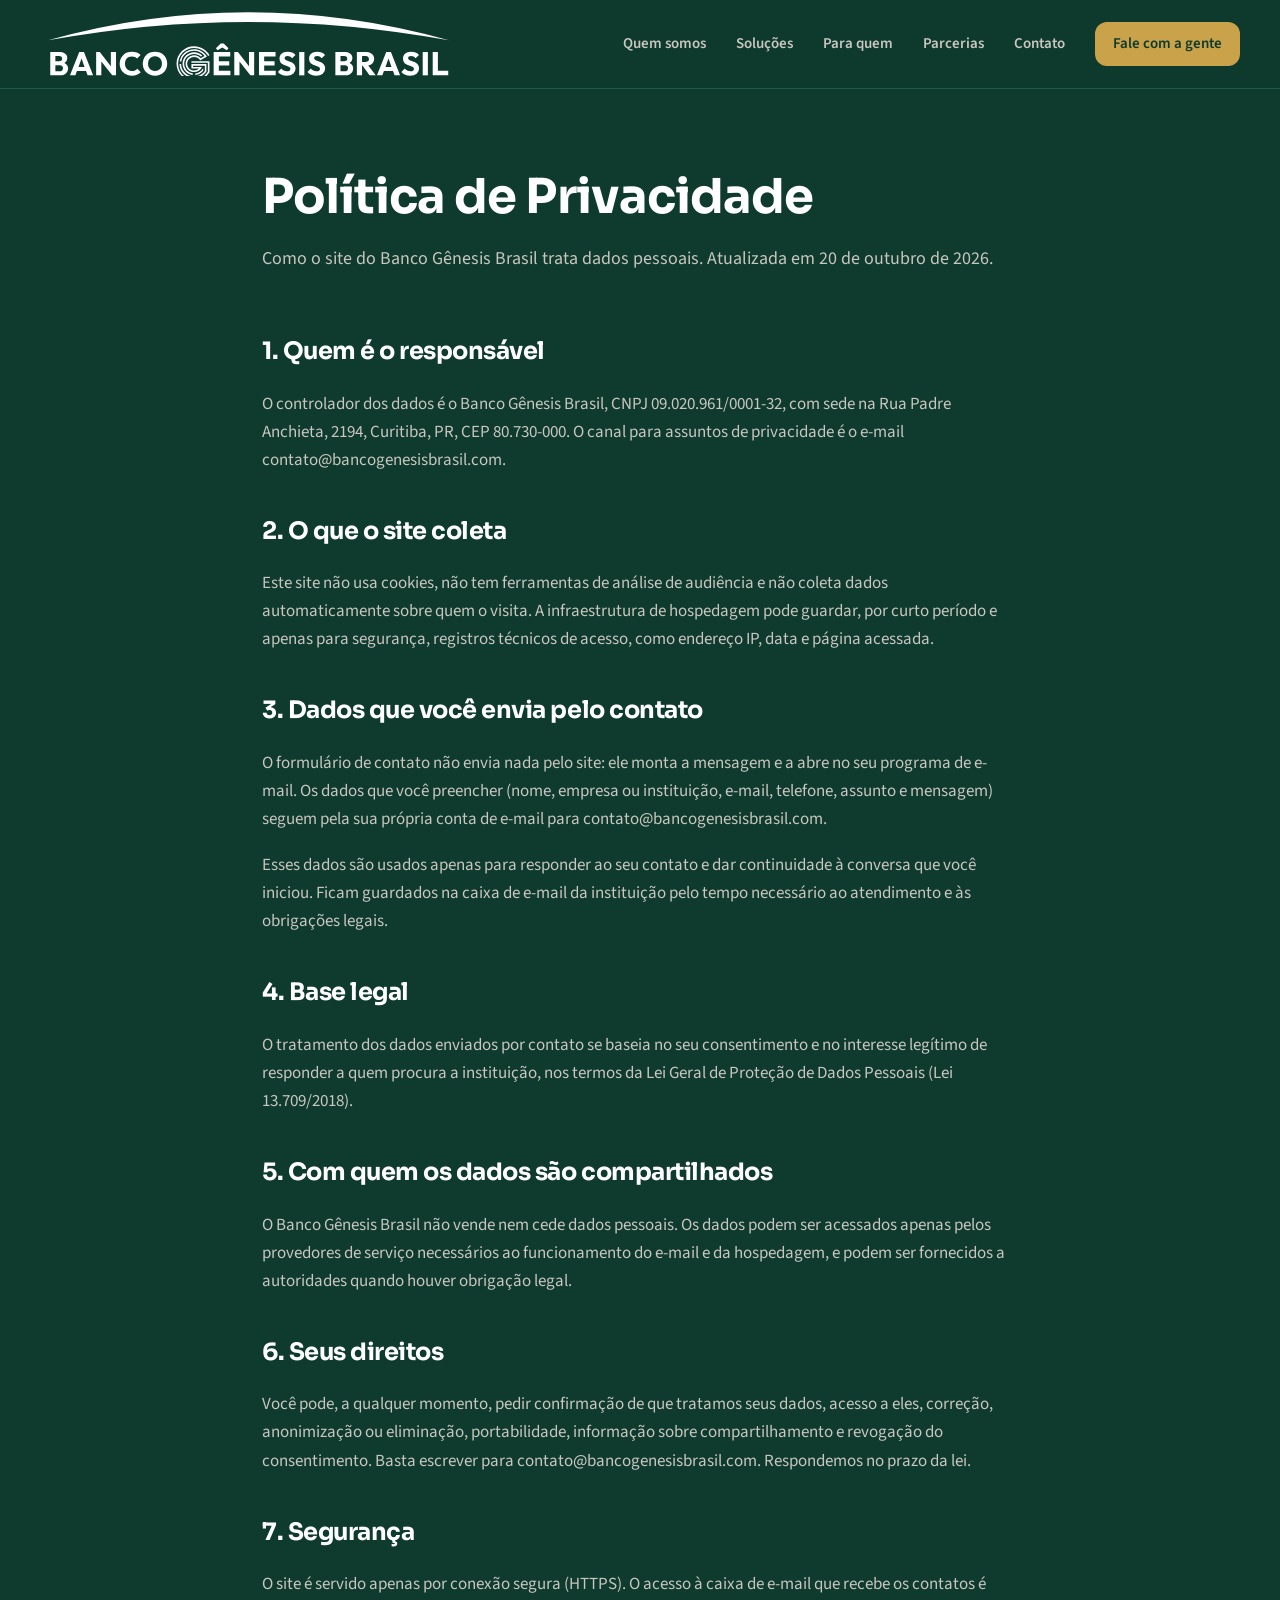
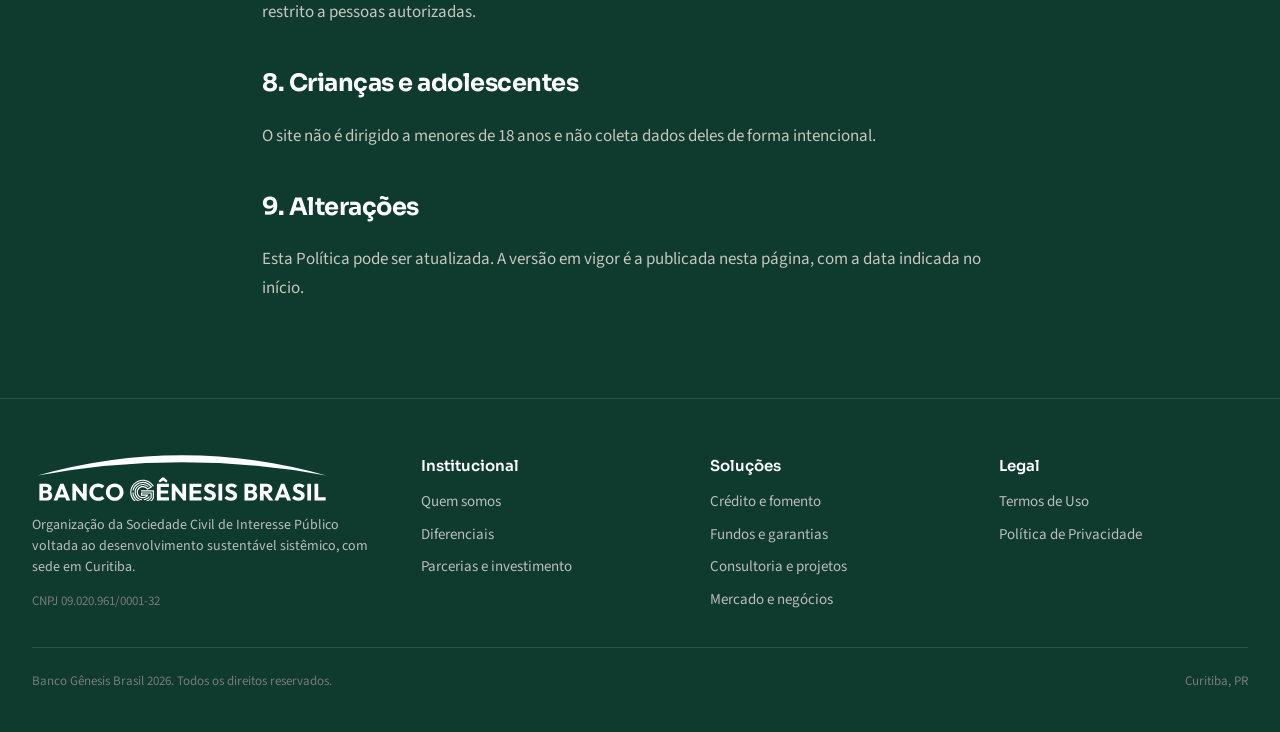
==== commit 348fa3a1: "Marca abóbada pincel e paleta verde e dourado Marca nova no topo e rodapé: arco de ponta a ponta sob" ====
--- a/politica-de-privacidade.html
+++ b/politica-de-privacidade.html
@@ -5,7 +5,7 @@
 <meta name="viewport" content="width=device-width, initial-scale=1">
 <title>Política de Privacidade, Banco Gênesis Brasil</title>
 <meta name="description" content="Política de Privacidade do site do Banco Gênesis Brasil.">
-<meta name="theme-color" content="#0f1f3d">
+<meta name="theme-color" content="#0e3b2e">
 <link rel="icon" href="assets/img/favicon.svg" type="image/svg+xml">
 <link rel="icon" href="assets/img/favicon-32.png" sizes="32x32" type="image/png">
 <link rel="apple-touch-icon" href="assets/img/apple-touch-icon.png">
@@ -80,6 +80,6 @@
     </div>
   </div>
 </footer>
-<script src="assets/main.js?v=20261020b" defer></script>
+<script src="assets/main.js?v=20261020c" defer></script>
 </body>
 </html>
--- a/assets/styles.css
+++ b/assets/styles.css
@@ -1,9 +1,9 @@
 /* Banco Gênesis Brasil, site institucional (20/10/2026). Paleta 2: marinho profundo, dourado como destaque, areia nas áreas claras. */
 :root {
-  --preto: #0f1f3d;
-  --grafite: #1a2d52;
-  --borda-escura: #243a66;
-  --borda-escura-2: #2f4a7a;
+  --preto: #0e3b2e;
+  --grafite: #15503f;
+  --borda-escura: #1f5a48;
+  --borda-escura-2: #2f7a62;
   --cinza: #909090;
   --cinza-medio: #7a7a7e;
   --cinza-claro: #bdbdbd;
@@ -55,14 +55,14 @@
 .botao-contorno { border: 1px solid var(--borda-escura-2); color: var(--branco); font-weight: 600; background: transparent; }
 .botao-contorno:hover { border-color: var(--branco); color: var(--branco); }
 .botao-preto { background: var(--preto); color: var(--branco); }
-.botao-preto:hover { background: #1a2d52; color: var(--branco); }
+.botao-preto:hover { background: #15503f; color: var(--branco); }
 
 /* Topo */
-.topo { position: sticky; top: 0; z-index: 10; background: rgba(15, 31, 61, 0.92); backdrop-filter: blur(10px); -webkit-backdrop-filter: blur(10px); border-bottom: 1px solid var(--borda-escura); }
+.topo { position: sticky; top: 0; z-index: 10; background: rgba(14, 59, 46, 0.92); backdrop-filter: blur(10px); -webkit-backdrop-filter: blur(10px); border-bottom: 1px solid var(--borda-escura); }
 .topo .container { max-width: none; padding: 0 40px; height: 88px; display: flex; align-items: center; justify-content: space-between; gap: 24px; }
 .marca { display: inline-flex; align-items: center; flex-shrink: 0; }
 .marca { text-decoration: none; display: inline-flex; align-items: center; }
-.marca img { height: 50px; width: auto; display: block; }
+.marca img { height: 64px; width: auto; display: block; }
 .rodape-marca img { width: 100%; max-width: 300px; height: auto; display: block; }
 .marca-nome { display: inline-flex; align-items: baseline; gap: 0.28em; font-family: var(--fonte-titulo); font-size: 27px; letter-spacing: -0.02em; line-height: 1; color: var(--branco); white-space: nowrap; }
 .marca-nome > span { font-weight: 500; }
@@ -126,7 +126,7 @@
 .foto img { width: 100%; height: 100%; object-fit: cover; position: absolute; inset: 0; }
 .foto-quem { min-height: 620px; }
 .foto-quem img { filter: grayscale(0.6) contrast(1.05); }
-.legenda-foto { position: absolute; left: 24px; right: 24px; bottom: 24px; padding: 20px 22px; border-radius: 16px; background: rgba(15, 31, 61, 0.88); color: var(--branco); display: flex; flex-direction: column; gap: 6px; }
+.legenda-foto { position: absolute; left: 24px; right: 24px; bottom: 24px; padding: 20px 22px; border-radius: 16px; background: rgba(14, 59, 46, 0.88); color: var(--branco); display: flex; flex-direction: column; gap: 6px; }
 .legenda-foto small { font-size: 12px; letter-spacing: 0.12em; text-transform: uppercase; color: var(--laranja-claro); font-weight: 600; }
 .legenda-foto span { font-family: var(--fonte-titulo); font-weight: 600; font-size: 20px; line-height: 1.3; }
 
@@ -236,7 +236,7 @@
 @media (max-width: 720px) {
   .container { padding: 0 16px; }
   .topo .container { height: 68px; padding: 0 16px; }
-  .marca img { height: 36px; }
+  .marca img { height: 46px; }
   .rodape-marca img { max-width: 240px; }
   .menu { display: none; position: absolute; left: 0; right: 0; top: 68px; flex-direction: column; align-items: stretch; gap: 0; background: var(--preto); border-bottom: 1px solid var(--borda-escura); padding: 8px 16px 16px; }
   .menu.aberto { display: flex; }
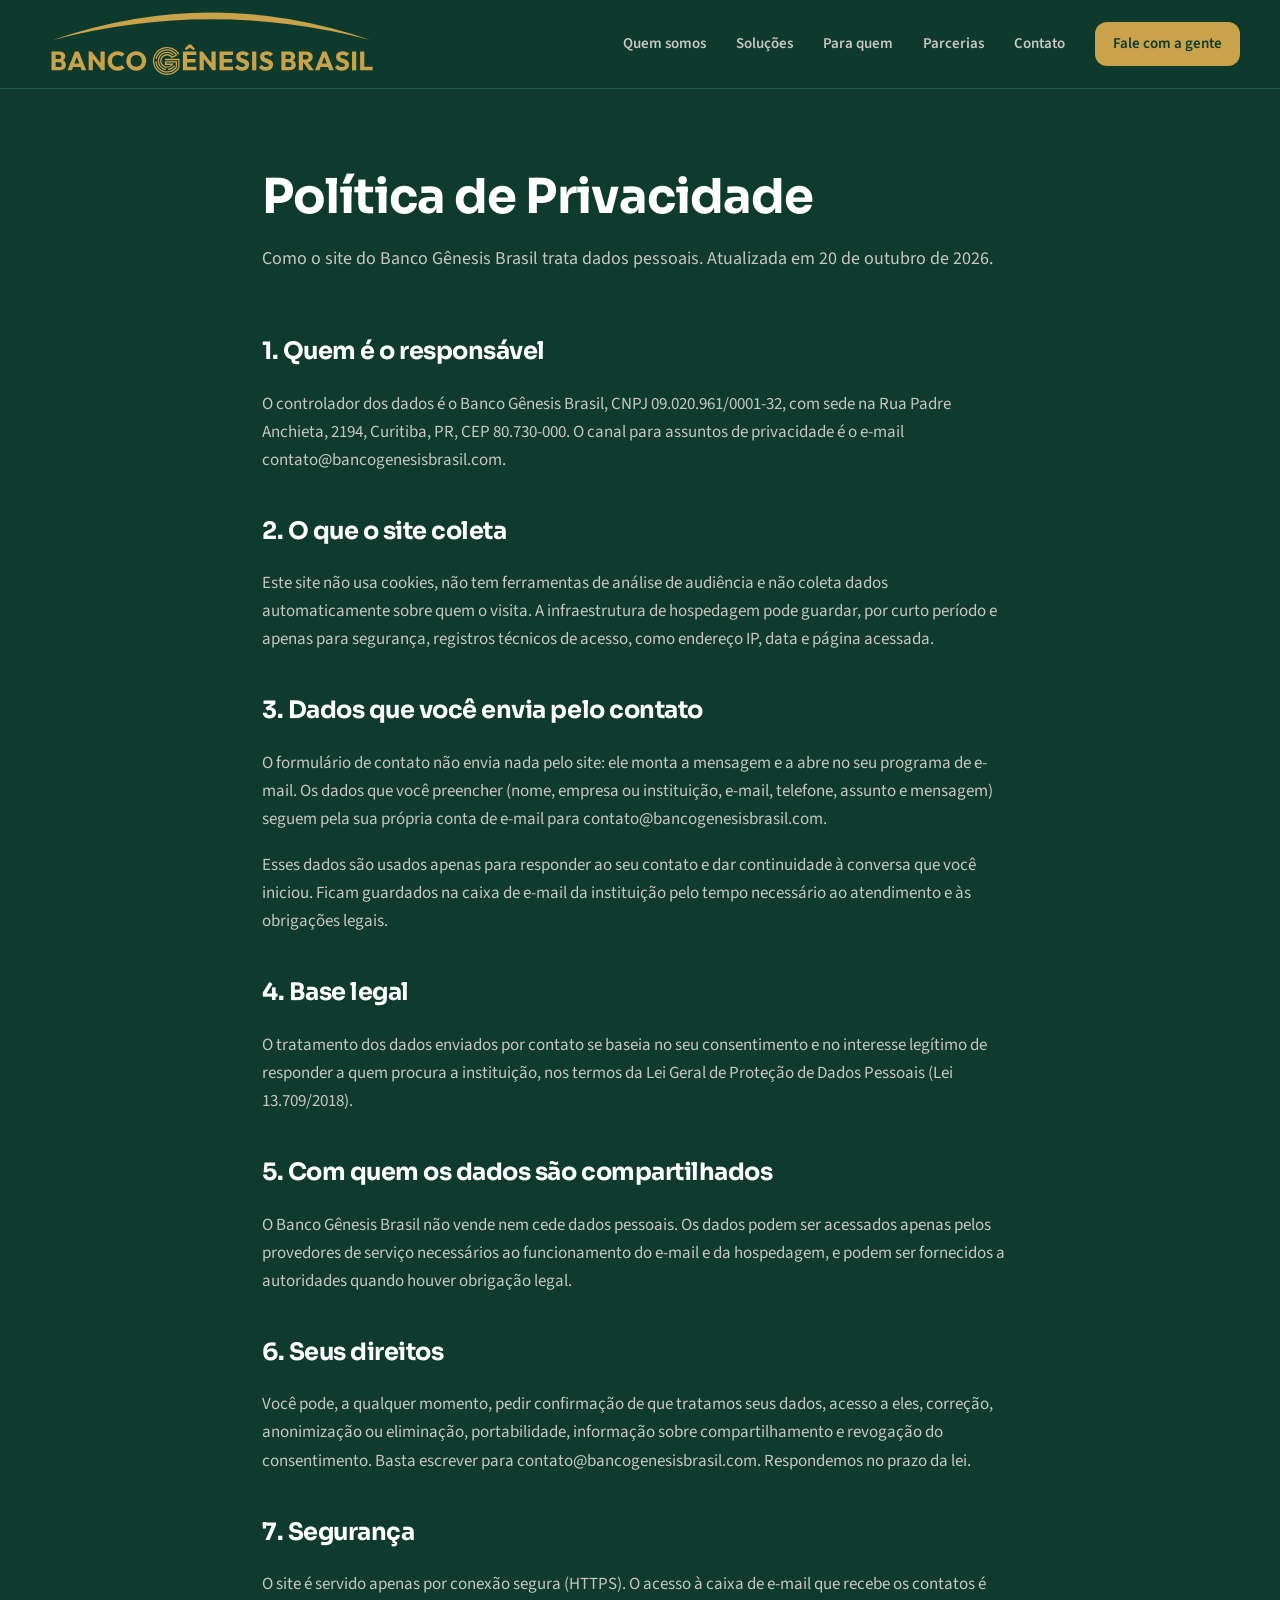
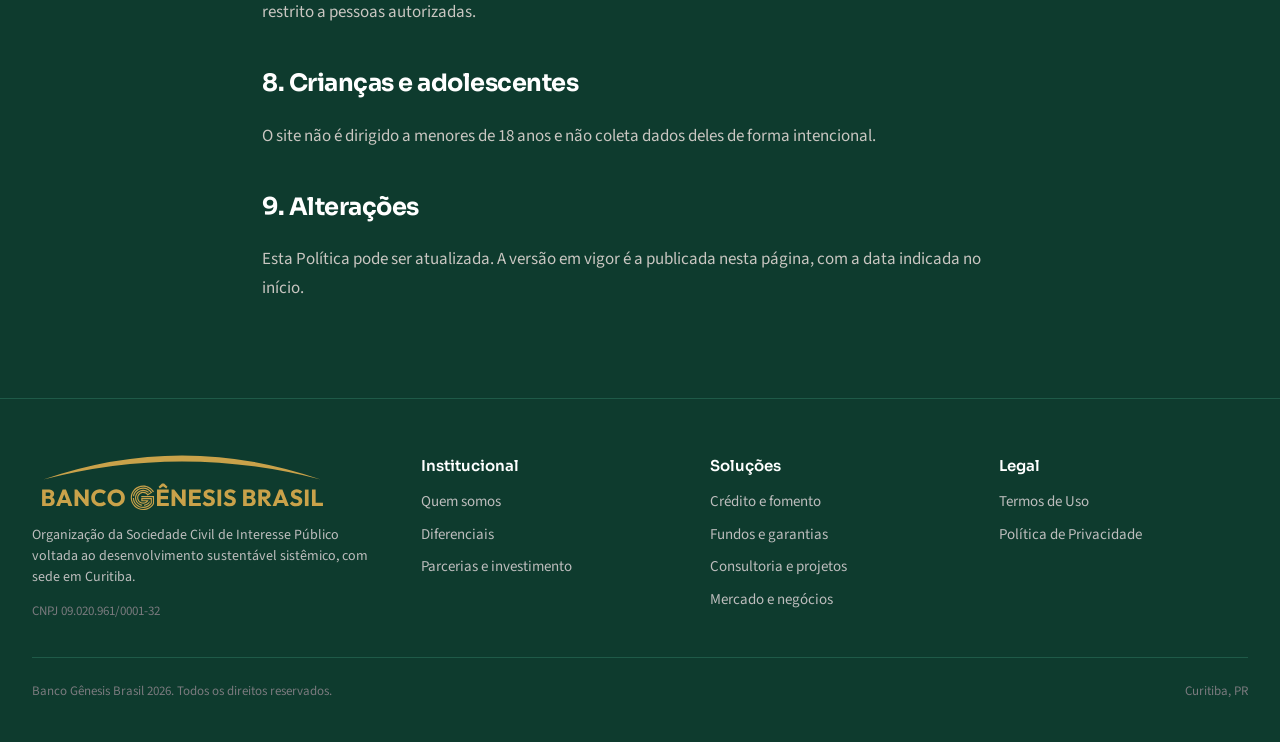
==== commit 6883e664: "Versão nova do CSS e do favicon nos links Co-Authored-By: Claude Fable 5.1 <noreply@anthropic.com>" ====
--- a/politica-de-privacidade.html
+++ b/politica-de-privacidade.html
@@ -6,13 +6,14 @@
 <title>Política de Privacidade, Banco Gênesis Brasil</title>
 <meta name="description" content="Política de Privacidade do site do Banco Gênesis Brasil.">
 <meta name="theme-color" content="#0e3b2e">
-<link rel="icon" href="assets/img/favicon.svg" type="image/svg+xml">
+<link rel="icon" href="assets/img/favicon.svg?v=20261028" type="image/svg+xml">
+<link rel="icon" href="favicon.ico?v=20261028" sizes="32x32">
 <link rel="icon" href="assets/img/favicon-32.png" sizes="32x32" type="image/png">
 <link rel="apple-touch-icon" href="assets/img/apple-touch-icon.png">
 <link rel="preconnect" href="https://fonts.googleapis.com">
 <link rel="preconnect" href="https://fonts.gstatic.com" crossorigin>
 <link rel="stylesheet" href="https://fonts.googleapis.com/css2?family=Sora:wght@500;600;700&family=Source+Sans+3:wght@400;600;700&display=swap">
-<link rel="stylesheet" href="assets/styles.css?v=20261020b">
+<link rel="stylesheet" href="assets/styles.css?v=20261028">
 <meta property="og:title" content="Política de Privacidade, Banco Gênesis Brasil">
 <meta property="og:description" content="Política de Privacidade do site do Banco Gênesis Brasil.">
 <meta property="og:type" content="website">
--- a/assets/styles.css
+++ b/assets/styles.css
@@ -79,16 +79,16 @@
 .abertura { position: relative; overflow: hidden; background: var(--preto); }
 .abertura-foto { position: absolute; inset: 0; }
 .abertura-foto img { width: 100%; height: 100%; object-fit: cover; object-position: 70% 50%; filter: grayscale(1) contrast(1.15) brightness(0.8); }
-.abertura-foto::after { content: ""; position: absolute; inset: 0; background: linear-gradient(90deg, var(--preto) 0%, rgba(15,31,61,0.92) 38%, rgba(15,31,61,0.35) 70%, rgba(15,31,61,0.1) 100%), linear-gradient(180deg, rgba(15,31,61,0) 60%, var(--preto) 100%); }
+.abertura-foto::after { content: ""; position: absolute; inset: 0; background: linear-gradient(90deg, var(--preto) 0%, rgba(14, 59, 46,0.92) 38%, rgba(14, 59, 46,0.35) 70%, rgba(14, 59, 46,0.1) 100%), linear-gradient(180deg, rgba(14, 59, 46,0) 60%, var(--preto) 100%); }
 .abertura-grade { position: relative; min-height: 700px; display: grid; grid-template-columns: minmax(0, 620px) 1fr; align-items: center; padding-top: 88px; padding-bottom: 88px; }
 .abertura-texto { display: flex; flex-direction: column; gap: 24px; }
-.selo { display: inline-flex; align-items: center; gap: 10px; width: fit-content; padding: 8px 14px 8px 10px; border-radius: 999px; border: 1px solid var(--borda-escura-2); background: rgba(26, 45, 82, 0.7); color: var(--laranja-claro); }
+.selo { display: inline-flex; align-items: center; gap: 10px; width: fit-content; padding: 8px 14px 8px 10px; border-radius: 999px; border: 1px solid var(--borda-escura-2); background: rgba(21, 80, 63, 0.7); color: var(--laranja-claro); }
 .selo span { font-size: 13px; font-weight: 600; letter-spacing: 0.08em; text-transform: uppercase; color: var(--claro-texto); }
 .abertura h1 { font-weight: 700; font-size: clamp(36px, 5vw, 72px); line-height: 1.02; letter-spacing: -0.03em; color: var(--branco); }
 .texto-grande { font-size: 21px; line-height: 1.5; color: var(--claro-texto); max-width: 30em; }
 .acoes { display: flex; gap: 14px; flex-wrap: wrap; padding-top: 4px; }
 .nome-completo { font-size: 14px; color: var(--cinza-medio); }
-.abertura-destaque { justify-self: end; align-self: end; width: 300px; padding: 18px 20px; border-radius: 16px; background: rgba(26, 45, 82, 0.85); border: 1px solid var(--borda-escura-2); display: flex; flex-direction: column; gap: 6px; }
+.abertura-destaque { justify-self: end; align-self: end; width: 300px; padding: 18px 20px; border-radius: 16px; background: rgba(21, 80, 63, 0.85); border: 1px solid var(--borda-escura-2); display: flex; flex-direction: column; gap: 6px; }
 .abertura-destaque small { font-size: 12px; letter-spacing: 0.12em; text-transform: uppercase; color: var(--laranja-claro); font-weight: 600; }
 .abertura-destaque span { font-family: var(--fonte-titulo); font-weight: 600; font-size: 17px; color: var(--branco); line-height: 1.3; }
 
@@ -158,10 +158,10 @@
 .parcerias { position: relative; overflow: hidden; background: var(--preto); color: var(--areia); }
 .parcerias-foto { position: absolute; inset: 0; }
 .parcerias-foto img { width: 100%; height: 100%; object-fit: cover; filter: grayscale(1) brightness(0.32); }
-.parcerias-foto::after { content: ""; position: absolute; inset: 0; background: linear-gradient(180deg, var(--preto) 0%, rgba(15,31,61,0.6) 50%, var(--preto) 100%); }
+.parcerias-foto::after { content: ""; position: absolute; inset: 0; background: linear-gradient(180deg, var(--preto) 0%, rgba(14, 59, 46,0.6) 50%, var(--preto) 100%); }
 .parcerias .container { position: relative; }
 .caminhos { display: grid; grid-template-columns: 1fr 1fr; gap: 18px; margin-bottom: 18px; }
-.caminho { padding: 32px; border-radius: 20px; background: rgba(26, 45, 82, 0.9); border: 1px solid var(--borda-escura-2); display: flex; flex-direction: column; gap: 18px; }
+.caminho { padding: 32px; border-radius: 20px; background: rgba(21, 80, 63, 0.9); border: 1px solid var(--borda-escura-2); display: flex; flex-direction: column; gap: 18px; }
 .caminho h3 { font-size: 26px; font-weight: 600; color: var(--branco); }
 .caminho li { font-size: 16px; line-height: 1.45; }
 .chamada { display: flex; align-items: center; justify-content: space-between; gap: 24px; padding: 28px 32px; border-radius: 20px; background: var(--laranja); color: var(--preto); }
@@ -225,7 +225,7 @@
   .abertura-grade { grid-template-columns: 1fr; min-height: 0; padding-top: 72px; padding-bottom: 72px; }
   .abertura-destaque { display: none; }
   .abertura-foto img { object-position: 60% 50%; filter: grayscale(1) brightness(0.4); }
-  .abertura-foto::after { background: linear-gradient(180deg, rgba(15,31,61,0.3) 0%, var(--preto) 90%); }
+  .abertura-foto::after { background: linear-gradient(180deg, rgba(14, 59, 46,0.3) 0%, var(--preto) 90%); }
   .foto-quem { min-height: 360px; }
   .rodape-grade { grid-template-columns: repeat(2, minmax(0, 1fr)); }
   .secao { padding: 72px 0; }
@@ -236,7 +236,7 @@
 @media (max-width: 720px) {
   .container { padding: 0 16px; }
   .topo .container { height: 68px; padding: 0 16px; }
-  .marca img { height: 46px; }
+  .marca img { height: 48px; }
   .rodape-marca img { max-width: 240px; }
   .menu { display: none; position: absolute; left: 0; right: 0; top: 68px; flex-direction: column; align-items: stretch; gap: 0; background: var(--preto); border-bottom: 1px solid var(--borda-escura); padding: 8px 16px 16px; }
   .menu.aberto { display: flex; }
@@ -263,6 +263,9 @@
   .chamada span { font-size: 18px; }
   .chamada .botao { width: 100%; }
   .formulario { padding: 20px; }
+  .coluna-texto, .formulario, .contatos li, .contatos a, .contatos span { min-width: 0; }
+  .contatos a, .contatos span { overflow-wrap: anywhere; }
+  .contatos a { font-size: 16px; }
   .formulario .duas { grid-template-columns: 1fr; }
   .rodape-grade { grid-template-columns: 1fr; gap: 24px; }
 }
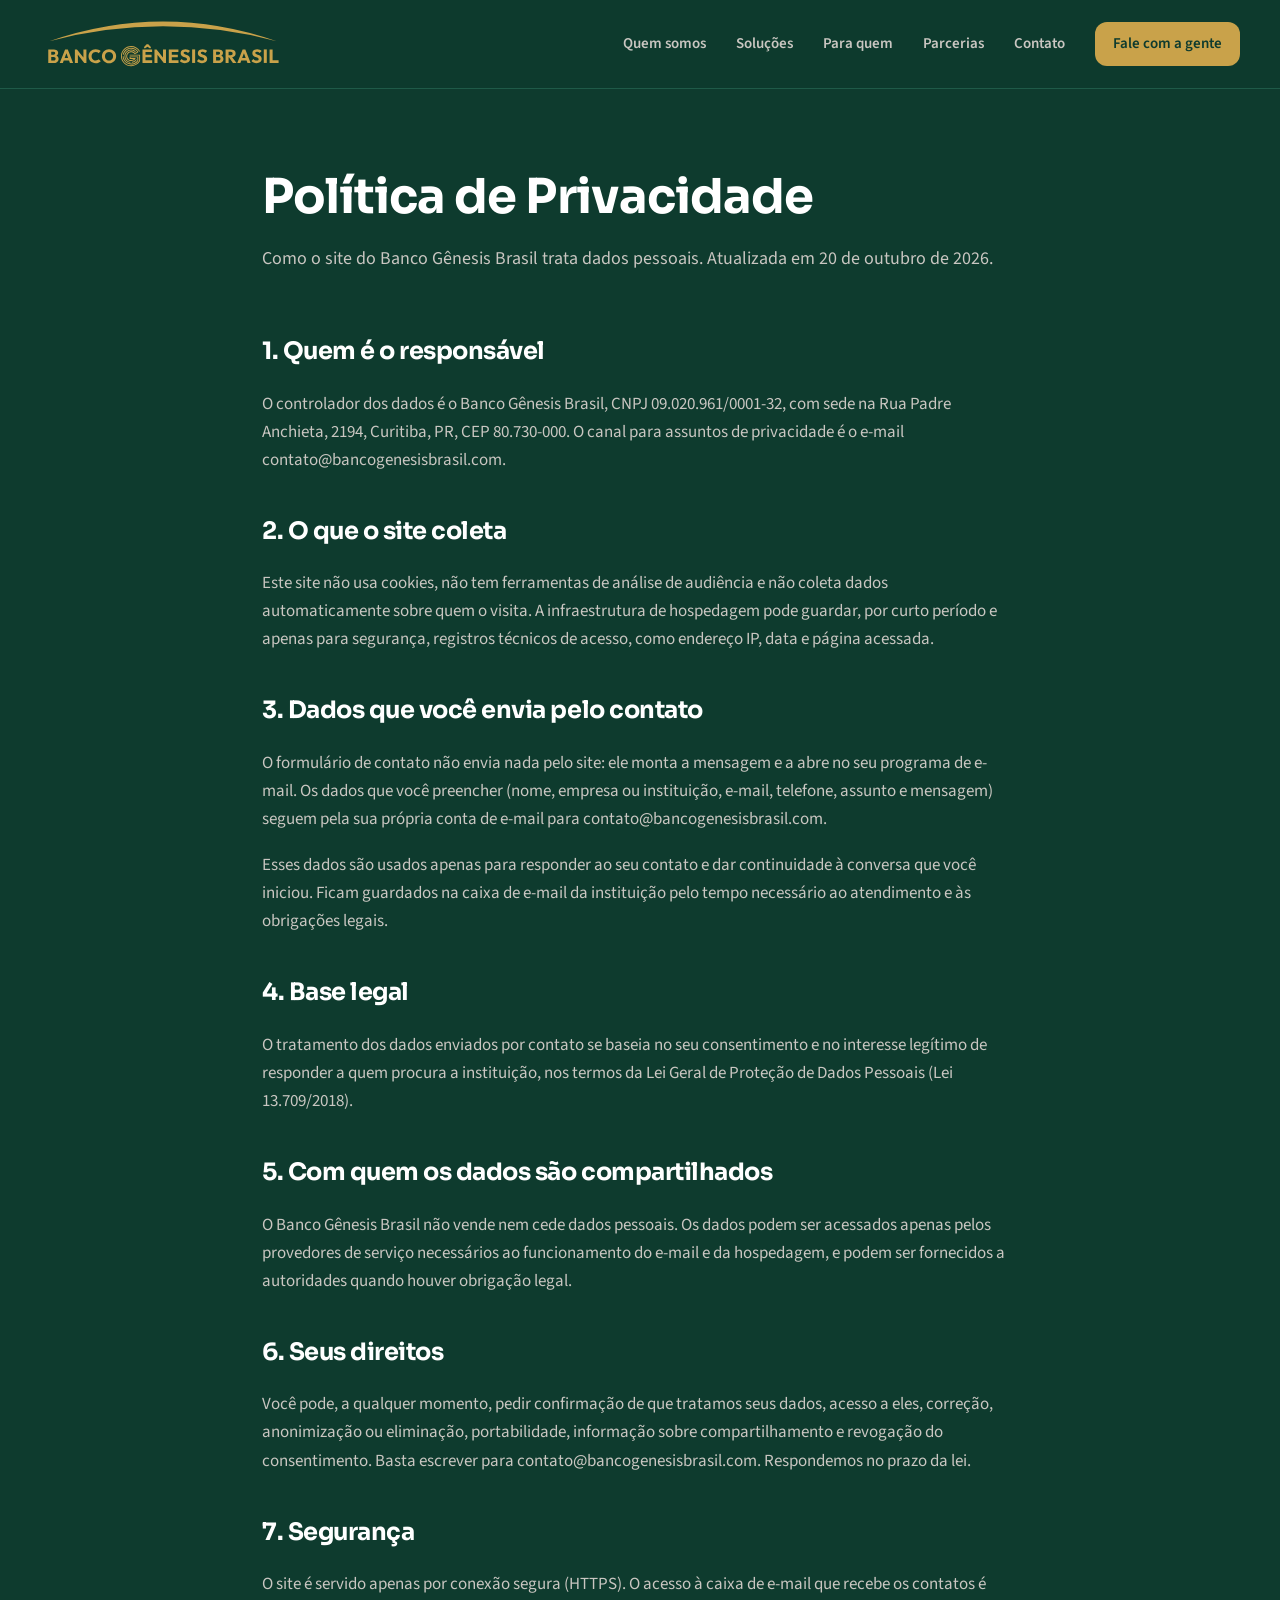
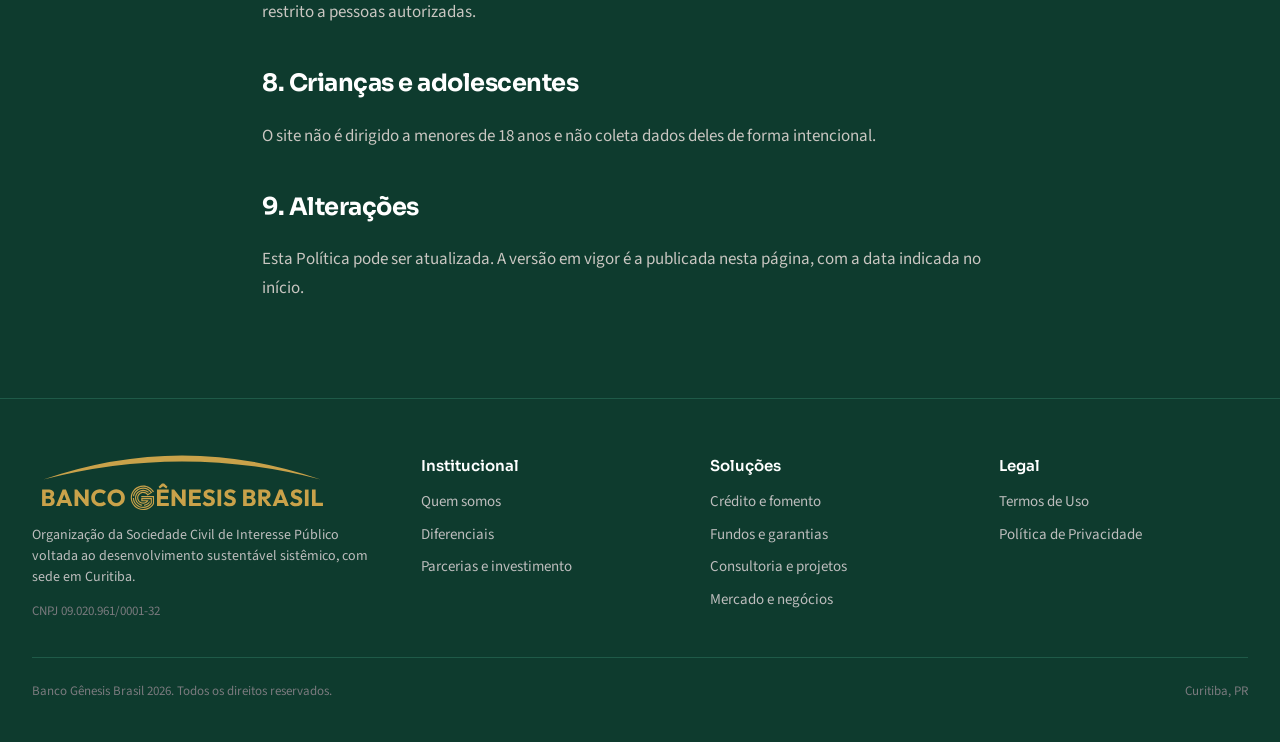
==== commit 15086201: "Marca menor no topo e favicon BGB dourado de volta Topo com a marca em 46 px (36 no celular), no tam" ====
--- a/politica-de-privacidade.html
+++ b/politica-de-privacidade.html
@@ -6,14 +6,14 @@
 <title>Política de Privacidade, Banco Gênesis Brasil</title>
 <meta name="description" content="Política de Privacidade do site do Banco Gênesis Brasil.">
 <meta name="theme-color" content="#0e3b2e">
-<link rel="icon" href="assets/img/favicon.svg?v=20261028" type="image/svg+xml">
-<link rel="icon" href="favicon.ico?v=20261028" sizes="32x32">
+<link rel="icon" href="assets/img/favicon.svg?v=20261029" type="image/svg+xml">
+<link rel="icon" href="favicon.ico?v=20261029" sizes="32x32">
 <link rel="icon" href="assets/img/favicon-32.png" sizes="32x32" type="image/png">
 <link rel="apple-touch-icon" href="assets/img/apple-touch-icon.png">
 <link rel="preconnect" href="https://fonts.googleapis.com">
 <link rel="preconnect" href="https://fonts.gstatic.com" crossorigin>
 <link rel="stylesheet" href="https://fonts.googleapis.com/css2?family=Sora:wght@500;600;700&family=Source+Sans+3:wght@400;600;700&display=swap">
-<link rel="stylesheet" href="assets/styles.css?v=20261028">
+<link rel="stylesheet" href="assets/styles.css?v=20261029">
 <meta property="og:title" content="Política de Privacidade, Banco Gênesis Brasil">
 <meta property="og:description" content="Política de Privacidade do site do Banco Gênesis Brasil.">
 <meta property="og:type" content="website">
--- a/assets/styles.css
+++ b/assets/styles.css
@@ -62,7 +62,7 @@
 .topo .container { max-width: none; padding: 0 40px; height: 88px; display: flex; align-items: center; justify-content: space-between; gap: 24px; }
 .marca { display: inline-flex; align-items: center; flex-shrink: 0; }
 .marca { text-decoration: none; display: inline-flex; align-items: center; }
-.marca img { height: 64px; width: auto; display: block; }
+.marca img { height: 46px; width: auto; display: block; }
 .rodape-marca img { width: 100%; max-width: 300px; height: auto; display: block; }
 .marca-nome { display: inline-flex; align-items: baseline; gap: 0.28em; font-family: var(--fonte-titulo); font-size: 27px; letter-spacing: -0.02em; line-height: 1; color: var(--branco); white-space: nowrap; }
 .marca-nome > span { font-weight: 500; }
@@ -236,7 +236,7 @@
 @media (max-width: 720px) {
   .container { padding: 0 16px; }
   .topo .container { height: 68px; padding: 0 16px; }
-  .marca img { height: 48px; }
+  .marca img { height: 36px; }
   .rodape-marca img { max-width: 240px; }
   .menu { display: none; position: absolute; left: 0; right: 0; top: 68px; flex-direction: column; align-items: stretch; gap: 0; background: var(--preto); border-bottom: 1px solid var(--borda-escura); padding: 8px 16px 16px; }
   .menu.aberto { display: flex; }
